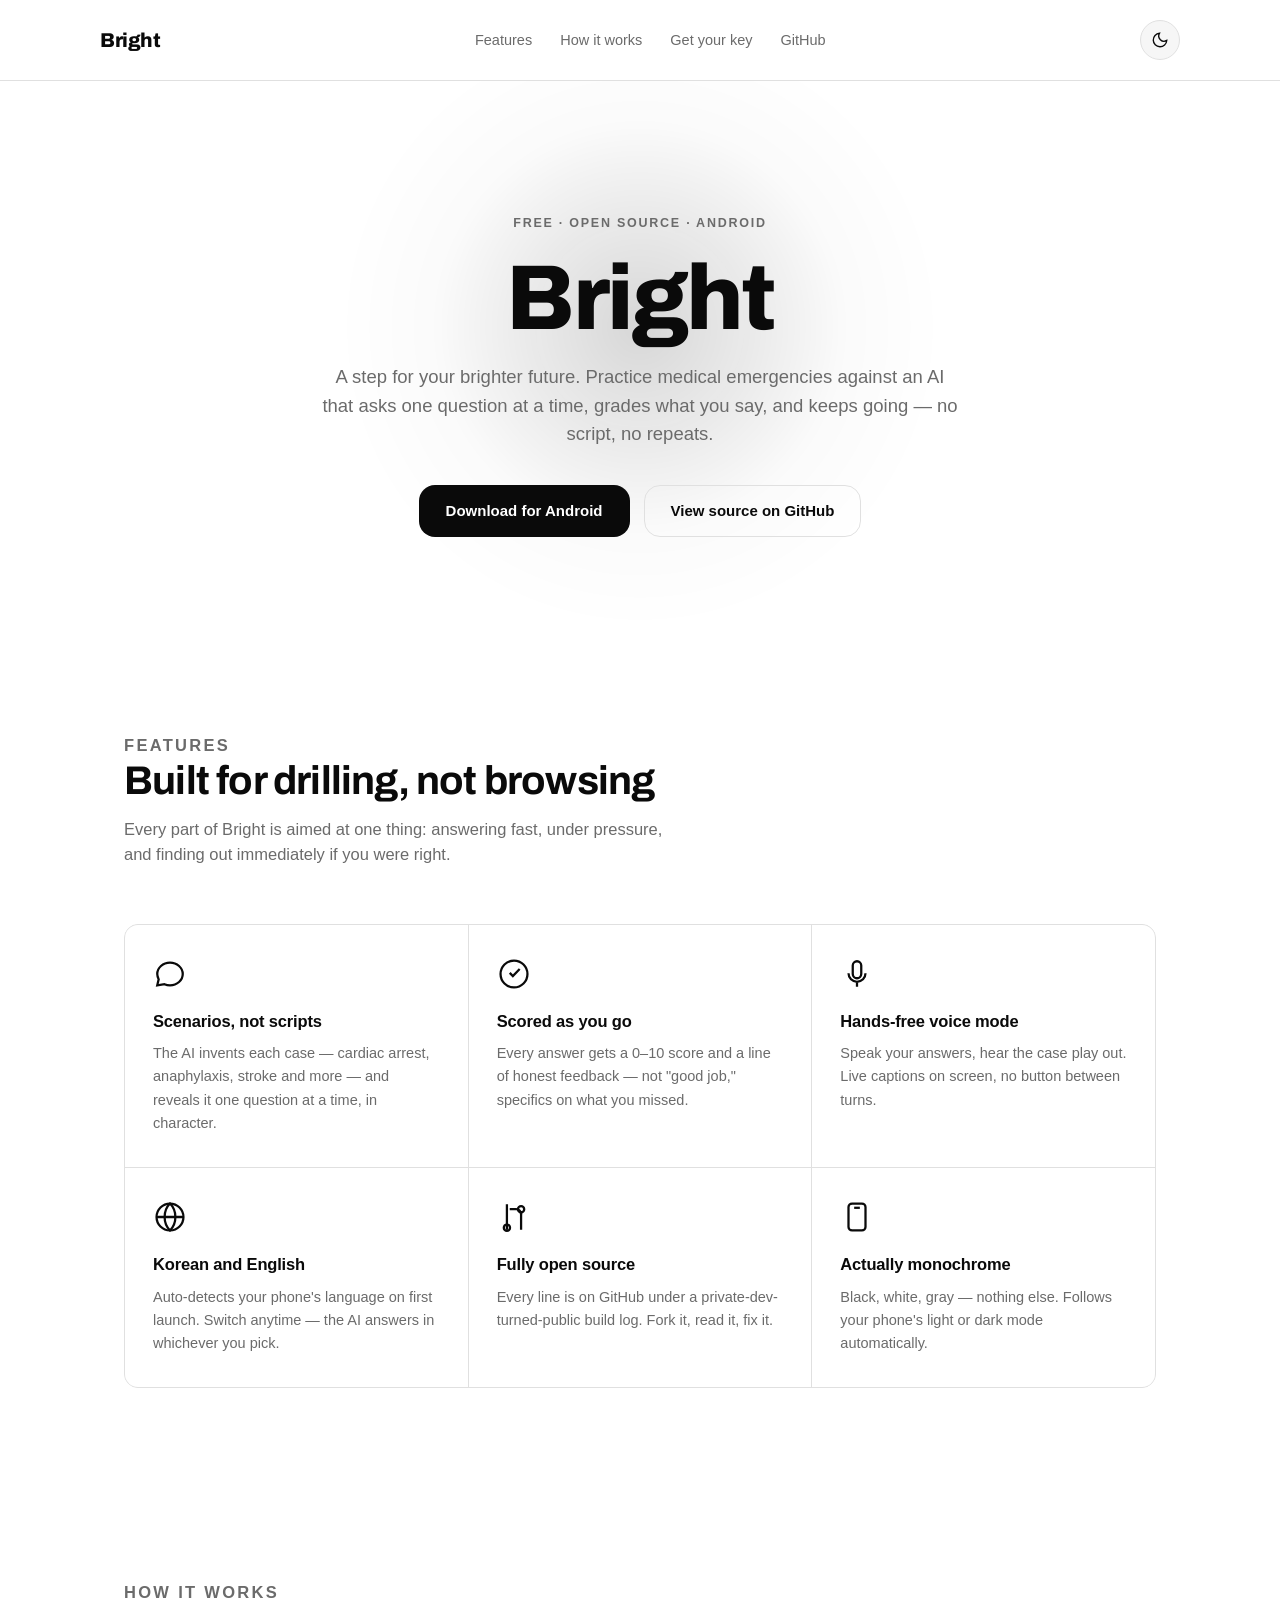
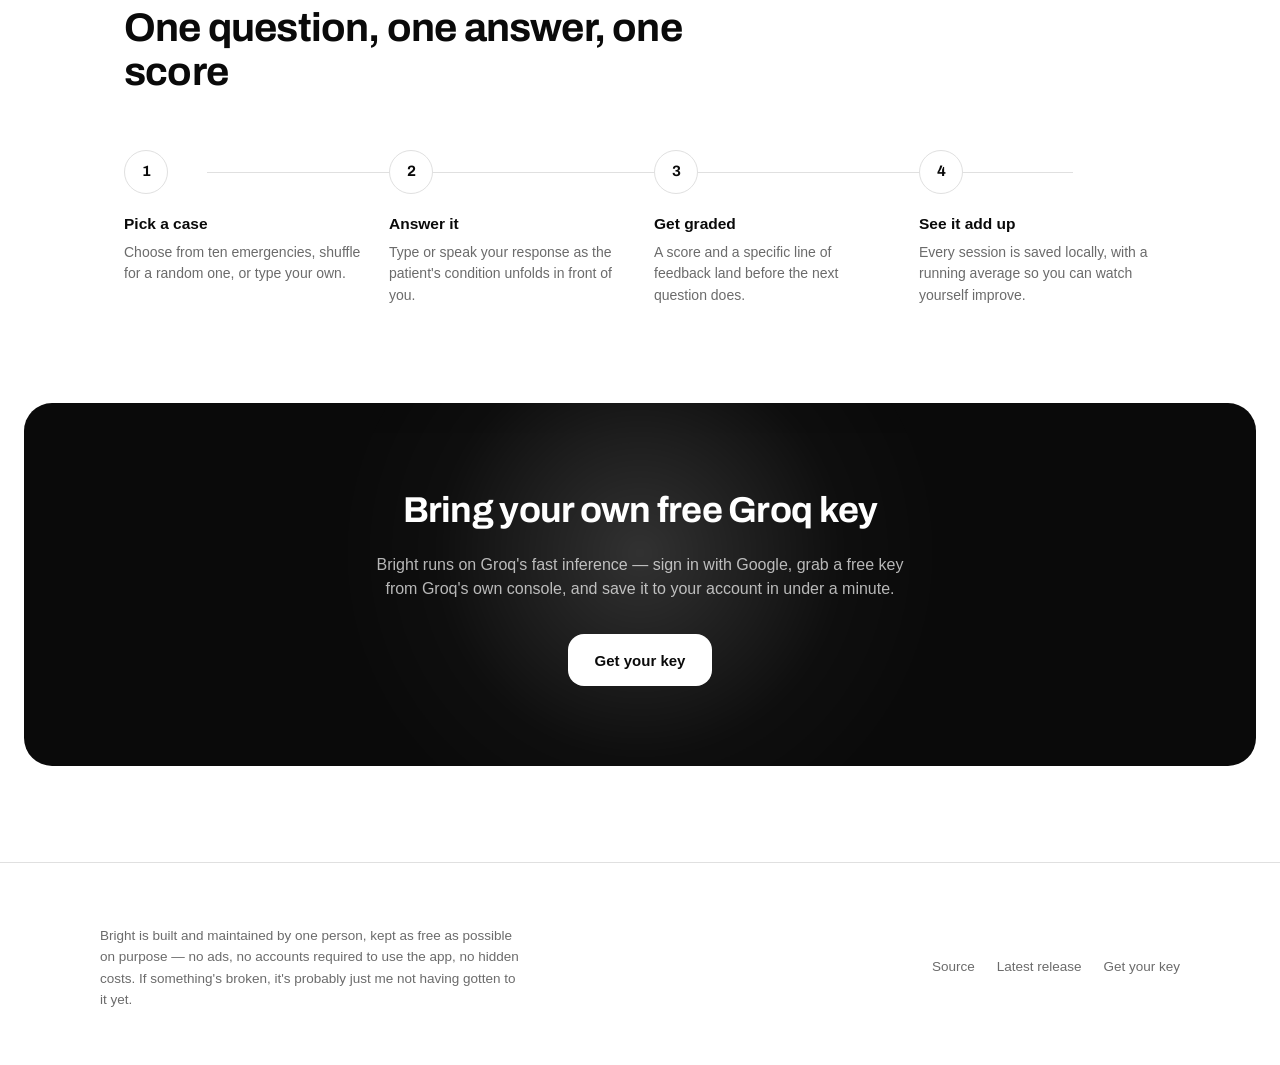
==== index.html @ 97803ddf "Add files via upload" ====
<!DOCTYPE html>
<html lang="en">
<head>
<meta charset="UTF-8">
<meta name="viewport" content="width=device-width, initial-scale=1.0">
<title>Bright — AI emergency training, on your phone</title>
<meta name="description" content="Bright drills you on medical emergencies with an AI that asks, grades, and adapts. Free, open source, built by one person.">
<link rel="stylesheet" href="css/styles.css">
</head>
<body>

<nav class="nav">
  <div class="nav-inner">
    <a href="/" class="wordmark">Bright</a>
    <ul class="nav-links">
      <li><a href="#features">Features</a></li>
      <li><a href="#how-it-works">How it works</a></li>
      <li><a href="get-started.html">Get your key</a></li>
      <li><a href="https://github.com/tyngzfgsf/Bright" target="_blank" rel="noopener">GitHub</a></li>
    </ul>
    <button class="theme-toggle" aria-label="Toggle theme"></button>
  </div>
</nav>

<header class="hero">
  <div class="orb" aria-hidden="true"></div>
  <div class="hero-inner">
    <p class="hero-eyebrow">Free · Open source · Android</p>
    <h1>Bright</h1>
    <p class="lede">A step for your brighter future. Practice medical emergencies against an AI that asks one question at a time, grades what you say, and keeps going — no script, no repeats.</p>
    <div class="btn-row">
      <a class="btn btn-primary" href="https://github.com/tyngzfgsf/Bright-app/releases/latest" target="_blank" rel="noopener">Download for Android</a>
      <a class="btn btn-outline" href="https://github.com/tyngzfgsf/Bright" target="_blank" rel="noopener">View source on GitHub</a>
    </div>
  </div>
</header>

<section id="features">
  <div class="wrap">
    <div class="section-head">
      <p class="eyebrow">Features</p>
      <h2>Built for drilling, not browsing</h2>
      <p>Every part of Bright is aimed at one thing: answering fast, under pressure, and finding out immediately if you were right.</p>
    </div>

    <div class="feature-grid">
      <div class="feature-card">
        <svg class="icon" viewBox="0 0 24 24"><path d="M21 12c0 4.4-4 8-9 8-1.4 0-2.7-.3-3.9-.8L3 20l1-4.2C3.4 14.4 3 13.2 3 12c0-4.4 4-8 9-8s9 3.6 9 8Z"/></svg>
        <h3>Scenarios, not scripts</h3>
        <p>The AI invents each case — cardiac arrest, anaphylaxis, stroke and more — and reveals it one question at a time, in character.</p>
      </div>
      <div class="feature-card">
        <svg class="icon" viewBox="0 0 24 24"><path d="M9 11.2 11.2 13.5 16 8.5"/><circle cx="12" cy="12" r="9.5"/></svg>
        <h3>Scored as you go</h3>
        <p>Every answer gets a 0–10 score and a line of honest feedback — not "good job," specifics on what you missed.</p>
      </div>
      <div class="feature-card">
        <svg class="icon" viewBox="0 0 24 24"><path d="M12 3a3 3 0 0 1 3 3v6a3 3 0 0 1-6 0V6a3 3 0 0 1 3-3Z"/><path d="M6 11.5a6 6 0 0 0 12 0"/><path d="M12 18v3"/></svg>
        <h3>Hands-free voice mode</h3>
        <p>Speak your answers, hear the case play out. Live captions on screen, no button between turns.</p>
      </div>
      <div class="feature-card">
        <svg class="icon" viewBox="0 0 24 24"><circle cx="12" cy="12" r="9.5"/><path d="M2.5 12h19M12 2.5c2.5 2.5 3.8 6 3.8 9.5s-1.3 7-3.8 9.5c-2.5-2.5-3.8-6-3.8-9.5S9.5 5 12 2.5Z"/></svg>
        <h3>Korean and English</h3>
        <p>Auto-detects your phone's language on first launch. Switch anytime — the AI answers in whichever you pick.</p>
      </div>
      <div class="feature-card">
        <svg class="icon" viewBox="0 0 24 24"><path d="M7 3v18M17 8v13"/><circle cx="7" cy="19.5" r="2.2"/><circle cx="17" cy="6.5" r="2.2"/><path d="M9 6.5h4.5A3.5 3.5 0 0 1 17 10"/></svg>
        <h3>Fully open source</h3>
        <p>Every line is on GitHub under a private-dev-turned-public build log. Fork it, read it, fix it.</p>
      </div>
      <div class="feature-card">
        <svg class="icon" viewBox="0 0 24 24"><rect x="6" y="2.5" width="12" height="19" rx="2.5"/><path d="M10 5.5h4"/></svg>
        <h3>Actually monochrome</h3>
        <p>Black, white, gray — nothing else. Follows your phone's light or dark mode automatically.</p>
      </div>
    </div>
  </div>
</section>

<section id="how-it-works">
  <div class="wrap">
    <div class="section-head">
      <p class="eyebrow">How it works</p>
      <h2>One question, one answer, one score</h2>
    </div>
    <div class="steps">
      <div class="step">
        <div class="step-num">1</div>
        <h3>Pick a case</h3>
        <p>Choose from ten emergencies, shuffle for a random one, or type your own.</p>
      </div>
      <div class="step">
        <div class="step-num">2</div>
        <h3>Answer it</h3>
        <p>Type or speak your response as the patient's condition unfolds in front of you.</p>
      </div>
      <div class="step">
        <div class="step-num">3</div>
        <h3>Get graded</h3>
        <p>A score and a specific line of feedback land before the next question does.</p>
      </div>
      <div class="step">
        <div class="step-num">4</div>
        <h3>See it add up</h3>
        <p>Every session is saved locally, with a running average so you can watch yourself improve.</p>
      </div>
    </div>
  </div>
</section>

<div class="band">
  <div class="orb" aria-hidden="true"></div>
  <div class="band-inner">
    <h2>Bring your own free Groq key</h2>
    <p>Bright runs on Groq's fast inference — sign in with Google, grab a free key from Groq's own console, and save it to your account in under a minute.</p>
    <div class="btn-row" style="justify-content:center">
      <a class="btn btn-primary" href="get-started.html">Get your key</a>
    </div>
  </div>
</div>

<footer>
  <div class="footer-inner">
    <p class="footer-note">Bright is built and maintained by one person, kept as free as possible on purpose — no ads, no accounts required to use the app, no hidden costs. If something's broken, it's probably just me not having gotten to it yet.</p>
    <ul class="footer-links">
      <li><a href="https://github.com/tyngzfgsf/Bright" target="_blank" rel="noopener">Source</a></li>
      <li><a href="https://github.com/tyngzfgsf/Bright-app/releases/latest" target="_blank" rel="noopener">Latest release</a></li>
      <li><a href="get-started.html">Get your key</a></li>
    </ul>
  </div>
</footer>

<script src="js/theme.js"></script>
<script src="js/animations.js"></script>
</body>
</html>
---- css/styles.css ----
/* ==========================================================================
   Bright — site theme
   Color tokens are pulled directly from the Android app's Color.kt so the
   site and the app read as the same product. Deliberately zero accent hue
   in either mode — depth comes from weight, spacing and the orb motif only.
   ========================================================================== */

@import url('https://fonts.googleapis.com/css2?family=Archivo:wght@500;600;700;800&display=swap');

:root {
  --bg: #FFFFFF;
  --surface: #F6F6F6;
  --surface-variant: #EDEDED;
  --text: #0A0A0A;
  --text-muted: #6B6B6B;
  --border: #E0E0E0;
  --inverse-bg: #0A0A0A;
  --inverse-text: #FFFFFF;

  --font-display: 'Archivo', -apple-system, 'Segoe UI', sans-serif;
  --font-body: -apple-system, BlinkMacSystemFont, 'Segoe UI', Roboto, sans-serif;

  --radius: 14px;
  --ease: cubic-bezier(0.16, 1, 0.3, 1);

  color-scheme: light;
}

html[data-theme="dark"] {
  --bg: #000000;
  --surface: #121212;
  --surface-variant: #1E1E1E;
  --text: #F5F5F5;
  --text-muted: #9A9A9A;
  --border: #2A2A2A;
  --inverse-bg: #F5F5F5;
  --inverse-text: #0A0A0A;
  color-scheme: dark;
}

@media (prefers-color-scheme: dark) {
  html:not([data-theme="light"]) {
    --bg: #000000;
    --surface: #121212;
    --surface-variant: #1E1E1E;
    --text: #F5F5F5;
    --text-muted: #9A9A9A;
    --border: #2A2A2A;
    --inverse-bg: #F5F5F5;
    --inverse-text: #0A0A0A;
    color-scheme: dark;
  }
}

* { box-sizing: border-box; }

html {
  scroll-behavior: smooth;
}

body {
  margin: 0;
  background: var(--bg);
  color: var(--text);
  font-family: var(--font-body);
  font-size: 16px;
  line-height: 1.55;
  transition: background-color 0.4s var(--ease), color 0.4s var(--ease);
  -webkit-font-smoothing: antialiased;
}

a { color: inherit; }

img, svg { display: block; max-width: 100%; }

.wrap {
  max-width: 1080px;
  margin: 0 auto;
  padding: 0 24px;
}

/* ---------- Nav ---------- */

.nav {
  position: sticky;
  top: 0;
  z-index: 40;
  display: flex;
  align-items: center;
  justify-content: space-between;
  padding: 20px 24px;
  background: color-mix(in srgb, var(--bg) 88%, transparent);
  backdrop-filter: blur(14px);
  -webkit-backdrop-filter: blur(14px);
  border-bottom: 1px solid var(--border);
}

.nav-inner {
  max-width: 1080px;
  margin: 0 auto;
  width: 100%;
  display: flex;
  align-items: center;
  justify-content: space-between;
}

.wordmark {
  font-family: var(--font-display);
  font-weight: 800;
  font-size: 20px;
  letter-spacing: -0.02em;
  text-decoration: none;
}

.nav-links {
  display: flex;
  align-items: center;
  gap: 28px;
  list-style: none;
  margin: 0;
  padding: 0;
}

.nav-links a {
  text-decoration: none;
  font-size: 14.5px;
  color: var(--text-muted);
  transition: color 0.2s var(--ease);
}

.nav-links a:hover { color: var(--text); }

.theme-toggle {
  width: 40px;
  height: 40px;
  border-radius: 50%;
  border: 1px solid var(--border);
  background: var(--surface);
  color: var(--text);
  cursor: pointer;
  display: flex;
  align-items: center;
  justify-content: center;
  transition: transform 0.25s var(--ease), background-color 0.3s var(--ease);
}

.theme-toggle:hover { transform: scale(1.08); }
.theme-toggle:active { transform: scale(0.94); }

/* ---------- Buttons ---------- */

.btn {
  display: inline-flex;
  align-items: center;
  justify-content: center;
  gap: 8px;
  height: 52px;
  padding: 0 26px;
  border-radius: 16px;
  font-family: var(--font-body);
  font-size: 15px;
  font-weight: 600;
  text-decoration: none;
  cursor: pointer;
  border: 1px solid transparent;
  transition: transform 0.2s var(--ease), background-color 0.2s var(--ease), opacity 0.2s var(--ease);
}

.btn:active { transform: scale(0.97); }

.btn-primary {
  background: var(--text);
  color: var(--bg);
}
.btn-primary:hover { opacity: 0.85; }

.btn-outline {
  background: transparent;
  color: var(--text);
  border-color: var(--border);
}
.btn-outline:hover { border-color: var(--text); }

.btn-row {
  display: flex;
  gap: 14px;
  flex-wrap: wrap;
}

/* ---------- Hero + orb signature ---------- */

.hero {
  position: relative;
  padding: 120px 24px 100px;
  text-align: center;
  overflow: hidden;
}

.orb {
  position: absolute;
  top: 50%;
  left: 50%;
  width: 640px;
  height: 640px;
  transform: translate(-50%, -55%);
  border-radius: 50%;
  background: radial-gradient(circle, var(--text) 0%, color-mix(in srgb, var(--text) 12%, transparent) 45%, transparent 70%);
  opacity: 0.16;
  filter: blur(4px);
  animation: breathe 6s ease-in-out infinite;
  pointer-events: none;
}

@keyframes breathe {
  0%, 100% { transform: translate(-50%, -55%) scale(0.94); opacity: 0.13; }
  50% { transform: translate(-50%, -55%) scale(1.05); opacity: 0.20; }
}

.hero-inner {
  position: relative;
  z-index: 1;
  max-width: 640px;
  margin: 0 auto;
}

.hero-eyebrow {
  font-size: 12.5px;
  font-weight: 600;
  letter-spacing: 0.14em;
  text-transform: uppercase;
  color: var(--text-muted);
  margin-bottom: 20px;
  opacity: 0;
  animation: rise 0.7s var(--ease) forwards 0.1s;
}

.hero h1 {
  font-family: var(--font-display);
  font-weight: 800;
  font-size: clamp(52px, 9vw, 92px);
  line-height: 0.98;
  letter-spacing: -0.03em;
  margin: 0 0 20px;
  opacity: 0;
  transform: scale(0.94);
  animation: heroTitle 0.9s var(--ease) forwards 0.15s;
}

@keyframes heroTitle {
  to { opacity: 1; transform: scale(1); }
}

@keyframes rise {
  from { opacity: 0; transform: translateY(10px); }
  to { opacity: 1; transform: translateY(0); }
}

.hero p.lede {
  font-size: 18.5px;
  color: var(--text-muted);
  margin: 0 0 36px;
  opacity: 0;
  animation: rise 0.7s var(--ease) forwards 0.4s;
}

.hero .btn-row {
  justify-content: center;
  opacity: 0;
  animation: rise 0.7s var(--ease) forwards 0.55s;
}

/* ---------- Sections ---------- */

section { padding: 96px 24px; }

.eyebrow {
  font-size: 12.5px;
  font-weight: 600;
  letter-spacing: 0.14em;
  text-transform: uppercase;
  color: var(--text-muted);
  margin: 0 0 14px;
}

.section-head {
  max-width: 560px;
  margin: 0 0 56px;
}

.section-head h2 {
  font-family: var(--font-display);
  font-weight: 700;
  font-size: clamp(30px, 4vw, 40px);
  letter-spacing: -0.02em;
  margin: 0 0 14px;
  line-height: 1.1;
}

.section-head p {
  color: var(--text-muted);
  font-size: 16.5px;
  margin: 0;
}

/* ---------- Feature grid ---------- */

.feature-grid {
  display: grid;
  grid-template-columns: repeat(3, 1fr);
  gap: 1px;
  background: var(--border);
  border: 1px solid var(--border);
  border-radius: var(--radius);
  overflow: hidden;
}

.feature-card {
  background: var(--bg);
  padding: 32px 28px;
  opacity: 0;
  transform: translateY(16px);
  transition: opacity 0.6s var(--ease), transform 0.6s var(--ease);
}

.feature-card.visible { opacity: 1; transform: translateY(0); }

.feature-card .icon {
  width: 34px;
  height: 34px;
  margin-bottom: 18px;
  stroke: var(--text);
  fill: none;
  stroke-width: 1.6;
}

.feature-card h3 {
  font-size: 16.5px;
  font-weight: 700;
  margin: 0 0 8px;
  letter-spacing: -0.01em;
}

.feature-card p {
  font-size: 14.5px;
  color: var(--text-muted);
  margin: 0;
  line-height: 1.6;
}

/* ---------- How it works ---------- */

.steps {
  display: grid;
  grid-template-columns: repeat(4, 1fr);
  gap: 28px;
  position: relative;
}

.steps::before {
  content: "";
  position: absolute;
  top: 22px;
  left: 8%;
  right: 8%;
  height: 1px;
  background: var(--border);
}

.step {
  position: relative;
  opacity: 0;
  transform: translateY(16px);
  transition: opacity 0.6s var(--ease), transform 0.6s var(--ease);
}

.step.visible { opacity: 1; transform: translateY(0); }

.step-num {
  width: 44px;
  height: 44px;
  border-radius: 50%;
  background: var(--bg);
  border: 1px solid var(--border);
  display: flex;
  align-items: center;
  justify-content: center;
  font-family: var(--font-display);
  font-weight: 700;
  font-size: 15px;
  margin-bottom: 18px;
  position: relative;
  z-index: 1;
}

.step h3 {
  font-size: 15.5px;
  font-weight: 700;
  margin: 0 0 6px;
}

.step p {
  font-size: 14px;
  color: var(--text-muted);
  margin: 0;
  line-height: 1.55;
}

/* ---------- Inverse CTA band ---------- */

.band {
  position: relative;
  background: var(--inverse-bg);
  color: var(--inverse-text);
  border-radius: 28px;
  margin: 0 24px 96px;
  padding: 80px 40px;
  text-align: center;
  overflow: hidden;
}

.band .orb {
  background: radial-gradient(circle, var(--inverse-text) 0%, color-mix(in srgb, var(--inverse-text) 12%, transparent) 45%, transparent 70%);
}

.band-inner { position: relative; z-index: 1; max-width: 560px; margin: 0 auto; }

.band h2 {
  font-family: var(--font-display);
  font-weight: 700;
  font-size: clamp(28px, 4vw, 36px);
  letter-spacing: -0.02em;
  margin: 0 0 14px;
}

.band p {
  opacity: 0.7;
  font-size: 16px;
  margin: 0 0 32px;
}

.band .btn-primary { background: var(--inverse-text); color: var(--inverse-bg); }
.band .btn-outline { border-color: color-mix(in srgb, var(--inverse-text) 30%, transparent); color: var(--inverse-text); }

/* ---------- Footer ---------- */

footer {
  border-top: 1px solid var(--border);
  padding: 48px 24px 40px;
}

.footer-inner {
  max-width: 1080px;
  margin: 0 auto;
  display: flex;
  align-items: center;
  justify-content: space-between;
  flex-wrap: wrap;
  gap: 20px;
}

.footer-note {
  font-size: 13.5px;
  color: var(--text-muted);
  max-width: 420px;
  line-height: 1.6;
}

.footer-links {
  display: flex;
  gap: 22px;
  list-style: none;
  margin: 0;
  padding: 0;
  font-size: 13.5px;
}

.footer-links a { text-decoration: none; color: var(--text-muted); transition: color 0.2s var(--ease); }
.footer-links a:hover { color: var(--text); }

/* ---------- Get-started page ---------- */

.auth-card {
  max-width: 440px;
  margin: 64px auto 0;
  background: var(--surface);
  border: 1px solid var(--border);
  border-radius: var(--radius);
  padding: 40px 32px;
  text-align: center;
}

.auth-card h1 {
  font-family: var(--font-display);
  font-weight: 700;
  font-size: 26px;
  letter-spacing: -0.02em;
  margin: 0 0 10px;
}

.auth-card p {
  color: var(--text-muted);
  font-size: 15px;
  margin: 0 0 28px;
}

.google-btn {
  width: 100%;
  height: 52px;
  border-radius: 16px;
  border: 1px solid var(--border);
  background: var(--bg);
  color: var(--text);
  font-family: var(--font-body);
  font-size: 15px;
  font-weight: 600;
  display: flex;
  align-items: center;
  justify-content: center;
  gap: 10px;
  cursor: pointer;
  transition: transform 0.2s var(--ease), border-color 0.2s var(--ease);
}
.google-btn:hover { border-color: var(--text); }
.google-btn:active { transform: scale(0.98); }

.dashboard {
  max-width: 560px;
  margin: 56px auto 0;
  display: none;
}

.dashboard.visible { display: block; }

.dash-header {
  display: flex;
  align-items: center;
  gap: 14px;
  margin-bottom: 40px;
}

.dash-avatar {
  width: 44px;
  height: 44px;
  border-radius: 50%;
  border: 1px solid var(--border);
}

.dash-name { font-weight: 700; font-size: 15.5px; }
.dash-email { font-size: 13.5px; color: var(--text-muted); }

.dash-signout {
  margin-left: auto;
  font-size: 13.5px;
  color: var(--text-muted);
  background: none;
  border: none;
  cursor: pointer;
  text-decoration: underline;
}

.step-card {
  background: var(--surface);
  border: 1px solid var(--border);
  border-radius: var(--radius);
  padding: 28px;
  margin-bottom: 20px;
}

.step-card .step-num {
  width: 32px;
  height: 32px;
  font-size: 13px;
  margin-bottom: 14px;
}

.step-card h3 {
  font-size: 16px;
  font-weight: 700;
  margin: 0 0 8px;
}

.step-card p {
  font-size: 14.5px;
  color: var(--text-muted);
  margin: 0 0 18px;
  line-height: 1.6;
}

.key-input {
  width: 100%;
  height: 50px;
  border-radius: 12px;
  border: 1px solid var(--border);
  background: var(--bg);
  color: var(--text);
  padding: 0 16px;
  font-size: 14.5px;
  font-family: 'SFMono-Regular', Consolas, monospace;
  margin-bottom: 14px;
}

.key-input:focus {
  outline: none;
  border-color: var(--text);
}

.saved-key-row {
  display: flex;
  align-items: center;
  justify-content: space-between;
  background: var(--surface-variant);
  border-radius: 12px;
  padding: 14px 18px;
  margin-top: 10px;
  font-family: 'SFMono-Regular', Consolas, monospace;
  font-size: 14px;
}

.saved-key-actions { display: flex; gap: 16px; }
.saved-key-actions button {
  background: none;
  border: none;
  color: var(--text-muted);
  font-size: 13px;
  cursor: pointer;
  text-decoration: underline;
  font-family: var(--font-body);
}
.saved-key-actions button:hover { color: var(--text); }

.status-line {
  font-size: 13.5px;
  color: var(--text-muted);
  margin-top: 10px;
  min-height: 18px;
}

.security-note {
  font-size: 13px;
  color: var(--text-muted);
  line-height: 1.6;
  margin-top: 32px;
  padding-top: 24px;
  border-top: 1px solid var(--border);
}

@media (max-width: 760px) {
  .feature-grid { grid-template-columns: 1fr; }
  .steps { grid-template-columns: repeat(2, 1fr); row-gap: 40px; }
  .steps::before { display: none; }
  .nav-links li:nth-child(1),
  .nav-links li:nth-child(2) { display: none; }
  .nav-links { gap: 16px; }
}

@media (prefers-reduced-motion: reduce) {
  *, *::before, *::after {
    animation-duration: 0.01ms !important;
    animation-iteration-count: 1 !important;
    transition-duration: 0.01ms !important;
  }
  .hero-eyebrow, .hero h1, .hero p.lede, .hero .btn-row { opacity: 1; transform: none; }
}
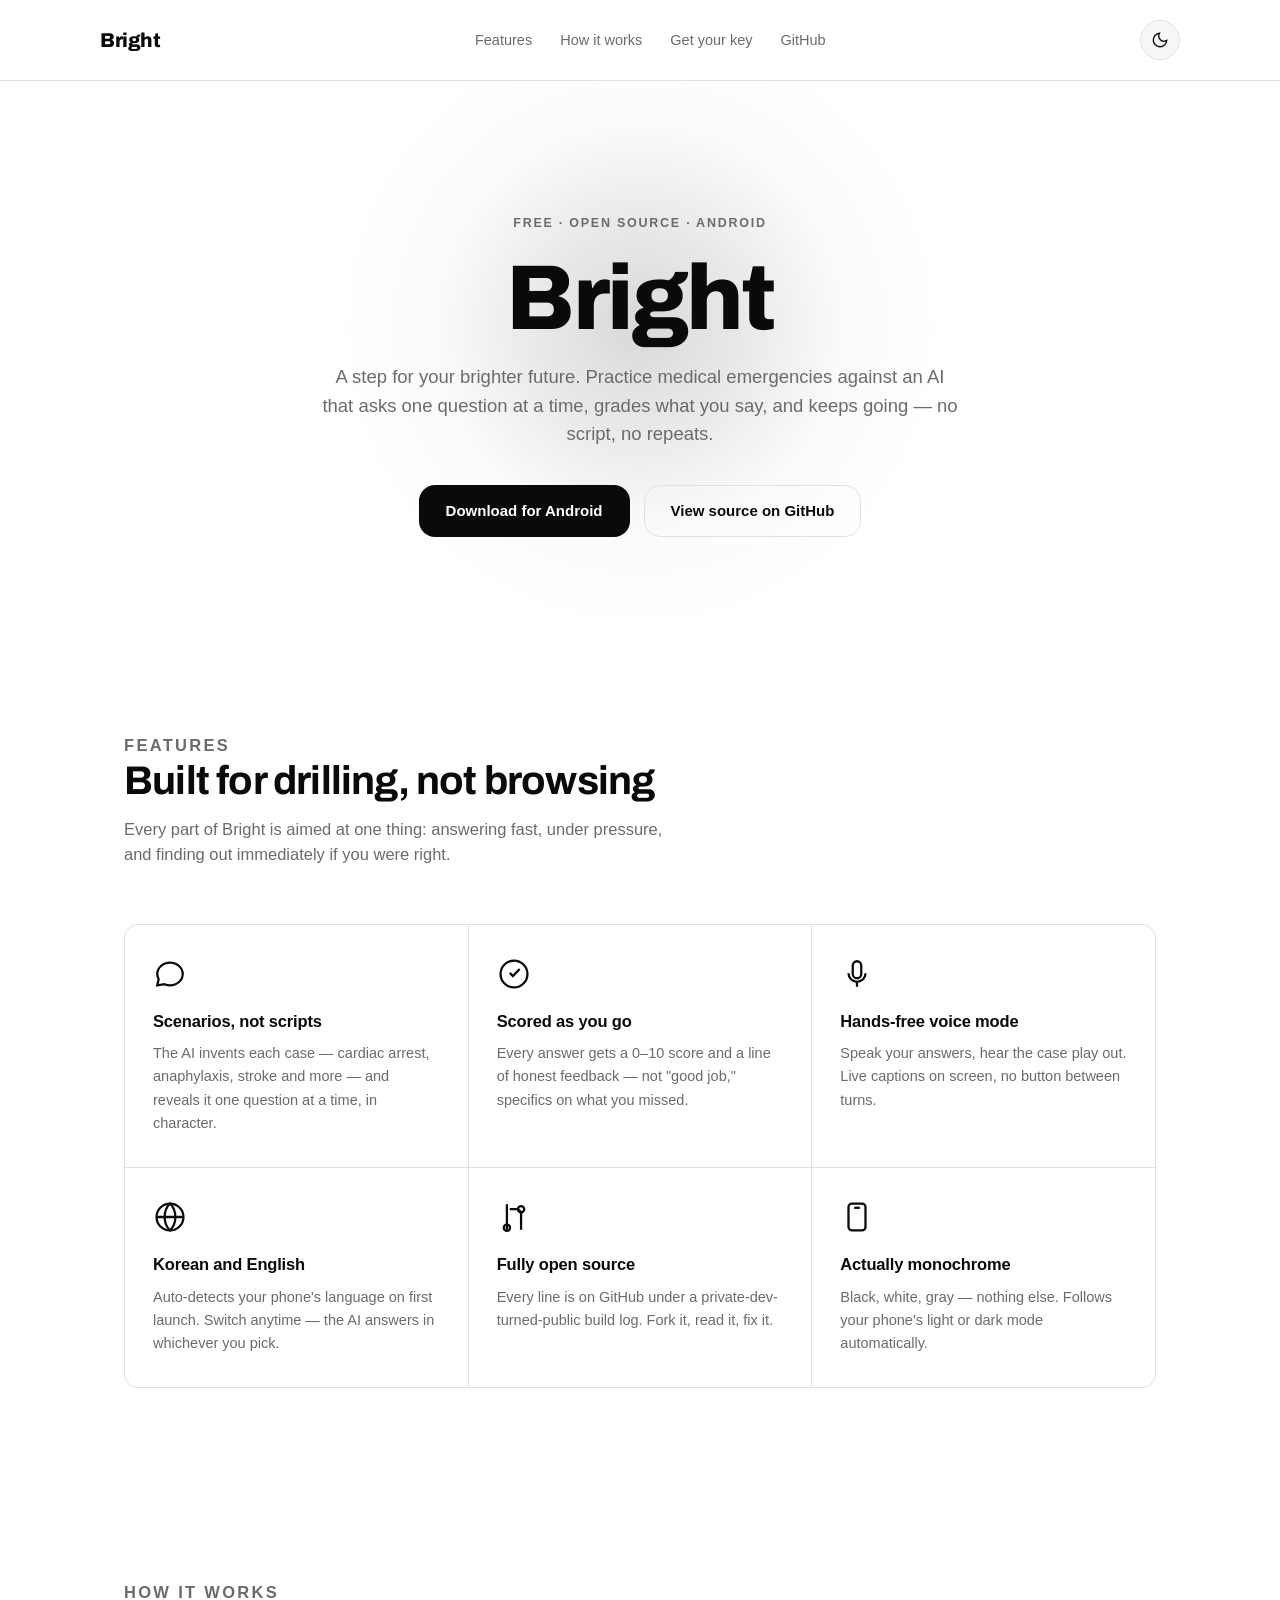
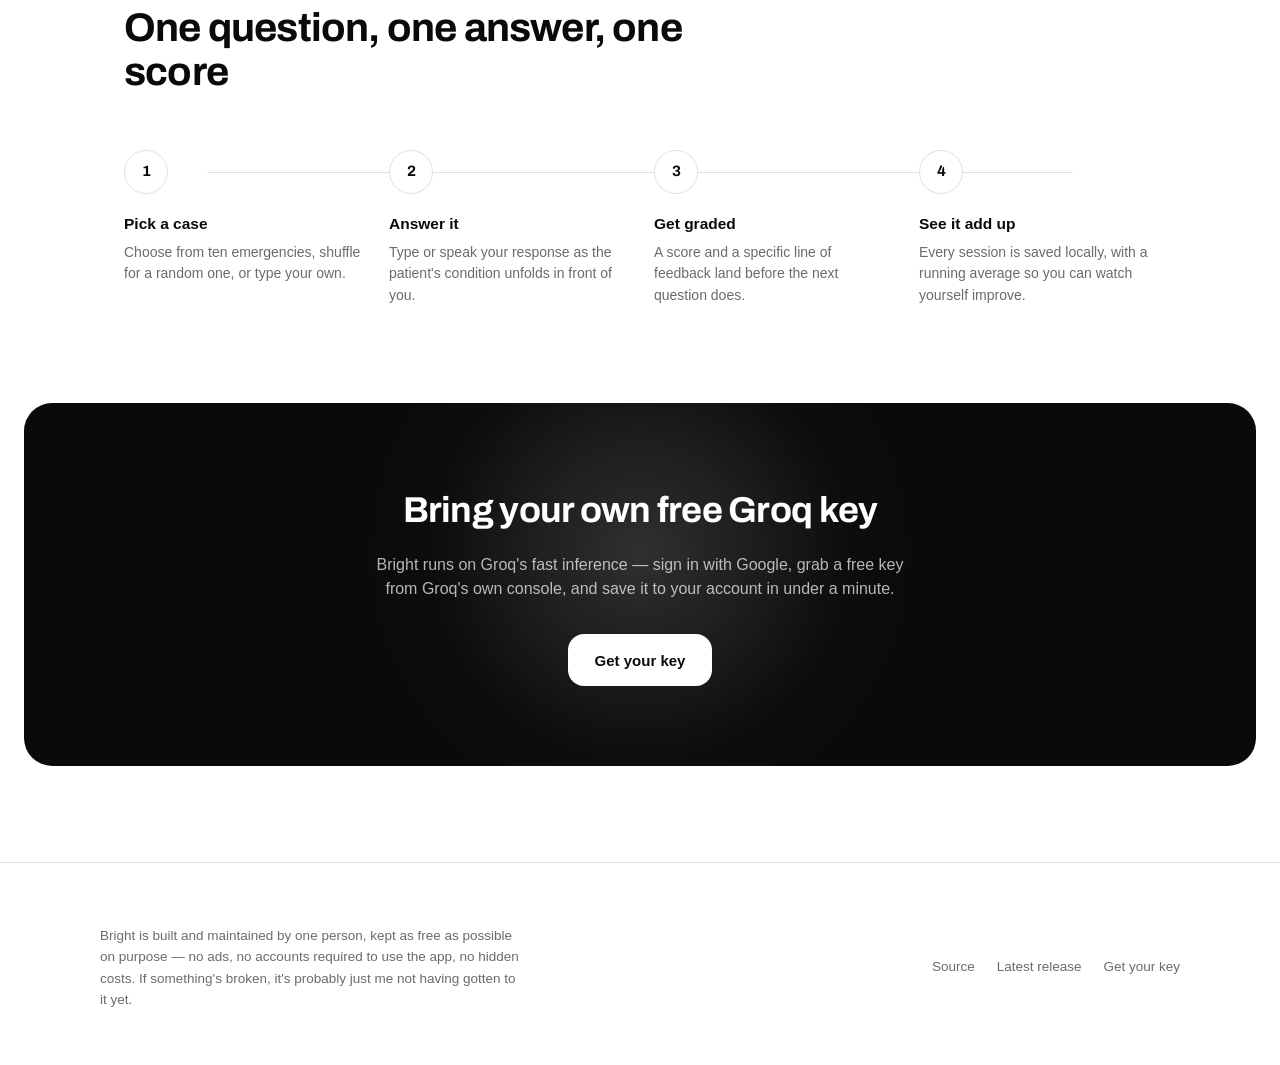
==== commit 3517e5f2: "Make site mobile-friendly with smoother animations - Hamburger menu on phones with animated drop-dow" ====
--- a/index.html
+++ b/index.html
@@ -2,7 +2,9 @@
 <html lang="en">
 <head>
 <meta charset="UTF-8">
-<meta name="viewport" content="width=device-width, initial-scale=1.0">
+<meta name="viewport" content="width=device-width, initial-scale=1.0, viewport-fit=cover">
+<meta name="theme-color" content="#FFFFFF" media="(prefers-color-scheme: light)">
+<meta name="theme-color" content="#000000" media="(prefers-color-scheme: dark)">
 <title>Bright — AI emergency training, on your phone</title>
 <meta name="description" content="Bright drills you on medical emergencies with an AI that asks, grades, and adapts. Free, open source, built by one person.">
 <link rel="stylesheet" href="css/styles.css">
@@ -12,13 +14,16 @@
 <nav class="nav">
   <div class="nav-inner">
     <a href="/" class="wordmark">Bright</a>
-    <ul class="nav-links">
+    <ul class="nav-links" id="nav-links">
       <li><a href="#features">Features</a></li>
       <li><a href="#how-it-works">How it works</a></li>
       <li><a href="get-started.html">Get your key</a></li>
       <li><a href="https://github.com/tyngzfgsf/Bright" target="_blank" rel="noopener">GitHub</a></li>
     </ul>
-    <button class="theme-toggle" aria-label="Toggle theme"></button>
+    <div class="nav-actions">
+      <button class="theme-toggle" aria-label="Toggle theme"></button>
+      <button class="menu-toggle" aria-label="Open menu" aria-expanded="false" aria-controls="nav-links"><span></span><span></span></button>
+    </div>
   </div>
 </nav>
 
@@ -132,6 +137,7 @@
 </footer>
 
 <script src="js/theme.js"></script>
+<script src="js/nav.js"></script>
 <script src="js/animations.js"></script>
 </body>
 </html>
--- a/css/styles.css
+++ b/css/styles.css
@@ -56,7 +56,12 @@
 
 html {
   scroll-behavior: smooth;
-}
+  -webkit-text-size-adjust: 100%;
+  text-size-adjust: 100%;
+}
+
+/* Anchor jumps land below the sticky nav instead of under it */
+section[id] { scroll-margin-top: 72px; }
 
 body {
   margin: 0;
@@ -67,7 +72,11 @@
   line-height: 1.55;
   transition: background-color 0.4s var(--ease), color 0.4s var(--ease);
   -webkit-font-smoothing: antialiased;
-}
+  -webkit-tap-highlight-color: transparent;
+  overflow-x: clip;
+}
+
+button, .btn { touch-action: manipulation; }
 
 a { color: inherit; }
 
@@ -88,12 +97,15 @@
   display: flex;
   align-items: center;
   justify-content: space-between;
-  padding: 20px 24px;
+  padding: 20px max(24px, env(safe-area-inset-right)) 20px max(24px, env(safe-area-inset-left));
   background: color-mix(in srgb, var(--bg) 88%, transparent);
   backdrop-filter: blur(14px);
   -webkit-backdrop-filter: blur(14px);
   border-bottom: 1px solid var(--border);
-}
+  transition: padding 0.35s var(--ease), background-color 0.4s var(--ease);
+}
+
+.nav.scrolled { padding-top: 14px; padding-bottom: 14px; }
 
 .nav-inner {
   max-width: 1080px;
@@ -128,7 +140,44 @@
   transition: color 0.2s var(--ease);
 }
 
-.nav-links a:hover { color: var(--text); }
+.nav-actions {
+  display: flex;
+  align-items: center;
+  gap: 10px;
+}
+
+.menu-toggle {
+  display: none;
+  width: 40px;
+  height: 40px;
+  border-radius: 50%;
+  border: 1px solid var(--border);
+  background: var(--surface);
+  color: var(--text);
+  cursor: pointer;
+  position: relative;
+  padding: 0;
+  transition: transform 0.25s var(--ease), background-color 0.3s var(--ease);
+}
+
+.menu-toggle:active { transform: scale(0.94); }
+
+.menu-toggle span {
+  position: absolute;
+  left: 50%;
+  top: 50%;
+  width: 16px;
+  height: 1.8px;
+  margin-left: -8px;
+  border-radius: 2px;
+  background: currentColor;
+  transition: transform 0.4s var(--ease);
+}
+
+.menu-toggle span:nth-child(1) { transform: translateY(-3.5px); }
+.menu-toggle span:nth-child(2) { transform: translateY(3.5px); }
+.nav.open .menu-toggle span:nth-child(1) { transform: rotate(45deg); }
+.nav.open .menu-toggle span:nth-child(2) { transform: rotate(-45deg); }
 
 .theme-toggle {
   width: 40px;
@@ -144,7 +193,6 @@
   transition: transform 0.25s var(--ease), background-color 0.3s var(--ease);
 }
 
-.theme-toggle:hover { transform: scale(1.08); }
 .theme-toggle:active { transform: scale(0.94); }
 
 /* ---------- Buttons ---------- */
@@ -172,14 +220,12 @@
   background: var(--text);
   color: var(--bg);
 }
-.btn-primary:hover { opacity: 0.85; }
 
 .btn-outline {
   background: transparent;
   color: var(--text);
   border-color: var(--border);
 }
-.btn-outline:hover { border-color: var(--text); }
 
 .btn-row {
   display: flex;
@@ -209,6 +255,7 @@
   filter: blur(4px);
   animation: breathe 6s ease-in-out infinite;
   pointer-events: none;
+  will-change: transform, opacity;
 }
 
 @keyframes breathe {
@@ -317,12 +364,8 @@
 .feature-card {
   background: var(--bg);
   padding: 32px 28px;
-  opacity: 0;
-  transform: translateY(16px);
-  transition: opacity 0.6s var(--ease), transform 0.6s var(--ease);
-}
-
-.feature-card.visible { opacity: 1; transform: translateY(0); }
+  transition: background-color 0.3s var(--ease);
+}
 
 .feature-card .icon {
   width: 34px;
@@ -366,14 +409,15 @@
   background: var(--border);
 }
 
-.step {
-  position: relative;
-  opacity: 0;
-  transform: translateY(16px);
-  transition: opacity 0.6s var(--ease), transform 0.6s var(--ease);
-}
-
-.step.visible { opacity: 1; transform: translateY(0); }
+.step { position: relative; }
+
+.steps.line-reveal::before {
+  transform: scaleX(0);
+  transform-origin: left center;
+  transition: transform 1.2s var(--ease) 0.2s;
+}
+
+.steps.line-reveal.visible::before { transform: none; }
 
 .step-num {
   width: 44px;
@@ -475,13 +519,13 @@
 }
 
 .footer-links a { text-decoration: none; color: var(--text-muted); transition: color 0.2s var(--ease); }
-.footer-links a:hover { color: var(--text); }
+
 
 /* ---------- Get-started page ---------- */
 
 .auth-card {
   max-width: 440px;
-  margin: 64px auto 0;
+  margin: 64px auto 72px;
   background: var(--surface);
   border: 1px solid var(--border);
   border-radius: var(--radius);
@@ -520,12 +564,11 @@
   cursor: pointer;
   transition: transform 0.2s var(--ease), border-color 0.2s var(--ease);
 }
-.google-btn:hover { border-color: var(--text); }
 .google-btn:active { transform: scale(0.98); }
 
 .dashboard {
   max-width: 560px;
-  margin: 56px auto 0;
+  margin: 56px auto 72px;
   display: none;
 }
 
@@ -595,6 +638,7 @@
   color: var(--text);
   padding: 0 16px;
   font-size: 14.5px;
+  transition: border-color 0.2s var(--ease);
   font-family: 'SFMono-Regular', Consolas, monospace;
   margin-bottom: 14px;
 }
@@ -626,7 +670,7 @@
   text-decoration: underline;
   font-family: var(--font-body);
 }
-.saved-key-actions button:hover { color: var(--text); }
+
 
 .status-line {
   font-size: 13.5px;
@@ -644,13 +688,163 @@
   border-top: 1px solid var(--border);
 }
 
+/* ---------- Scroll reveal (opted in by js/animations.js) ---------- */
+
+.reveal {
+  opacity: 0;
+  transform: translateY(18px);
+  transition: opacity 0.7s var(--ease), transform 0.7s var(--ease), background-color 0.3s var(--ease);
+}
+
+.reveal.visible { opacity: 1; transform: none; }
+
+/* ---------- Hover only on devices that actually hover ---------- */
+/* Touch screens otherwise keep a "stuck" hover state after a tap. */
+
+@media (hover: hover) {
+  .nav-links a:hover { color: var(--text); }
+  .theme-toggle:hover, .menu-toggle:hover { transform: scale(1.08); }
+  .btn-primary:hover { opacity: 0.85; }
+  .btn-outline:hover { border-color: var(--text); }
+  .feature-card:hover { background: var(--surface); }
+  .footer-links a:hover { color: var(--text); }
+  .google-btn:hover { border-color: var(--text); }
+  .saved-key-actions button:hover { color: var(--text); }
+}
+
+/* ---------- Tablet ---------- */
+
+@media (max-width: 900px) {
+  .feature-grid { grid-template-columns: repeat(2, 1fr); }
+}
+
+/* ---------- Phone ---------- */
+
 @media (max-width: 760px) {
+  .nav { padding-top: 14px; padding-bottom: 14px; }
+  .nav.scrolled { padding-top: 10px; padding-bottom: 10px; }
+  .menu-toggle { display: block; }
+
+  /* Links collapse into a drop-down sheet under the nav bar */
+  .nav-links {
+    position: absolute;
+    top: 100%;
+    left: 0;
+    right: 0;
+    flex-direction: column;
+    align-items: stretch;
+    gap: 0;
+    padding: 8px max(16px, env(safe-area-inset-right)) 16px max(16px, env(safe-area-inset-left));
+    background: var(--bg);
+    border-bottom: 1px solid var(--border);
+    box-shadow: 0 18px 30px -18px rgba(0, 0, 0, 0.25);
+    clip-path: inset(0 0 100% 0);
+    visibility: hidden;
+    transition: clip-path 0.45s var(--ease), visibility 0s linear 0.45s;
+  }
+
+  .nav.open .nav-links {
+    clip-path: inset(0 0 -40px 0);
+    visibility: visible;
+    transition: clip-path 0.45s var(--ease), visibility 0s;
+  }
+
+  .nav-links li {
+    opacity: 0;
+    transform: translateY(-8px);
+    transition: opacity 0.3s var(--ease), transform 0.3s var(--ease);
+  }
+
+  .nav.open .nav-links li { opacity: 1; transform: none; }
+  .nav.open .nav-links li:nth-child(1) { transition-delay: 0.05s; }
+  .nav.open .nav-links li:nth-child(2) { transition-delay: 0.1s; }
+  .nav.open .nav-links li:nth-child(3) { transition-delay: 0.15s; }
+  .nav.open .nav-links li:nth-child(4) { transition-delay: 0.2s; }
+
+  .nav-links a {
+    display: block;
+    padding: 14px 8px;
+    font-size: 17px;
+    color: var(--text);
+    border-bottom: 1px solid var(--border);
+  }
+
+  .nav-links li:last-child a { border-bottom: none; }
+
+  .wrap { padding: 0 20px; }
+
+  .hero { padding: 72px 20px 68px; }
+  .orb { width: 420px; height: 420px; }
+  .hero-eyebrow { font-size: 11.5px; margin-bottom: 16px; }
+  .hero p.lede { font-size: 16.5px; margin-bottom: 30px; }
+
+  .btn-row { flex-direction: column; gap: 12px; }
+  .btn-row .btn { width: 100%; }
+
+  section { padding: 64px 20px; }
+  section .wrap { padding: 0; }
+  .section-head { margin-bottom: 36px; }
+  .section-head p { font-size: 15.5px; }
+
+  .feature-card { padding: 26px 22px; }
+
+  /* Steps become a vertical timeline */
+  .steps { grid-template-columns: 1fr; gap: 28px; }
+
+  /* One connector per step (drawn as the step reveals) so the line ends at the last dot */
+  .steps::before { display: none; }
+
+  .step:not(:last-child)::before {
+    content: "";
+    position: absolute;
+    left: 21.5px;
+    top: 44px;
+    bottom: -28px;
+    width: 1px;
+    background: var(--border);
+    transform-origin: center top;
+    transition: transform 0.8s var(--ease) 0.25s;
+  }
+
+  .step.reveal:not(.visible)::before { transform: scaleY(0); }
+
+  .step {
+    display: grid;
+    grid-template-columns: 44px 1fr;
+    column-gap: 18px;
+    align-items: start;
+  }
+
+  .step .step-num { grid-row: 1 / span 2; margin-bottom: 0; }
+  .step h3 { margin-top: 10px; }
+
+  .band {
+    margin: 0 16px 64px;
+    padding: 56px 22px;
+    border-radius: 24px;
+  }
+  .band p { font-size: 15px; margin-bottom: 26px; }
+
+  footer { padding: 40px 20px calc(32px + env(safe-area-inset-bottom)); }
+  .footer-inner { flex-direction: column; align-items: flex-start; gap: 8px; }
+  .footer-links { flex-wrap: wrap; gap: 12px 22px; }
+
+  /* Get-started page */
+  .auth-card { margin: 40px auto 56px; padding: 32px 22px; }
+  .auth-card h1 { font-size: 23px; }
+  .dashboard { margin: 36px auto 56px; }
+  .dash-header { margin-bottom: 28px; }
+  .dash-header > div { min-width: 0; }
+  .dash-email { overflow-wrap: anywhere; }
+  .step-card { padding: 22px 20px; }
+  .step-card .btn { width: 100%; }
+  .key-input { font-size: 16px; } /* 16px+ stops iOS from zooming on focus */
+  .saved-key-row { flex-wrap: wrap; gap: 10px; }
+  .saved-key-row > span { overflow-wrap: anywhere; }
+}
+
+@media (max-width: 560px) {
   .feature-grid { grid-template-columns: 1fr; }
-  .steps { grid-template-columns: repeat(2, 1fr); row-gap: 40px; }
-  .steps::before { display: none; }
-  .nav-links li:nth-child(1),
-  .nav-links li:nth-child(2) { display: none; }
-  .nav-links { gap: 16px; }
 }
 
 @media (prefers-reduced-motion: reduce) {
@@ -658,6 +852,9 @@
     animation-duration: 0.01ms !important;
     animation-iteration-count: 1 !important;
     transition-duration: 0.01ms !important;
+    transition-delay: 0s !important;
   }
+  html { scroll-behavior: auto; }
   .hero-eyebrow, .hero h1, .hero p.lede, .hero .btn-row { opacity: 1; transform: none; }
-}
+  .reveal { opacity: 1; transform: none; }
+}
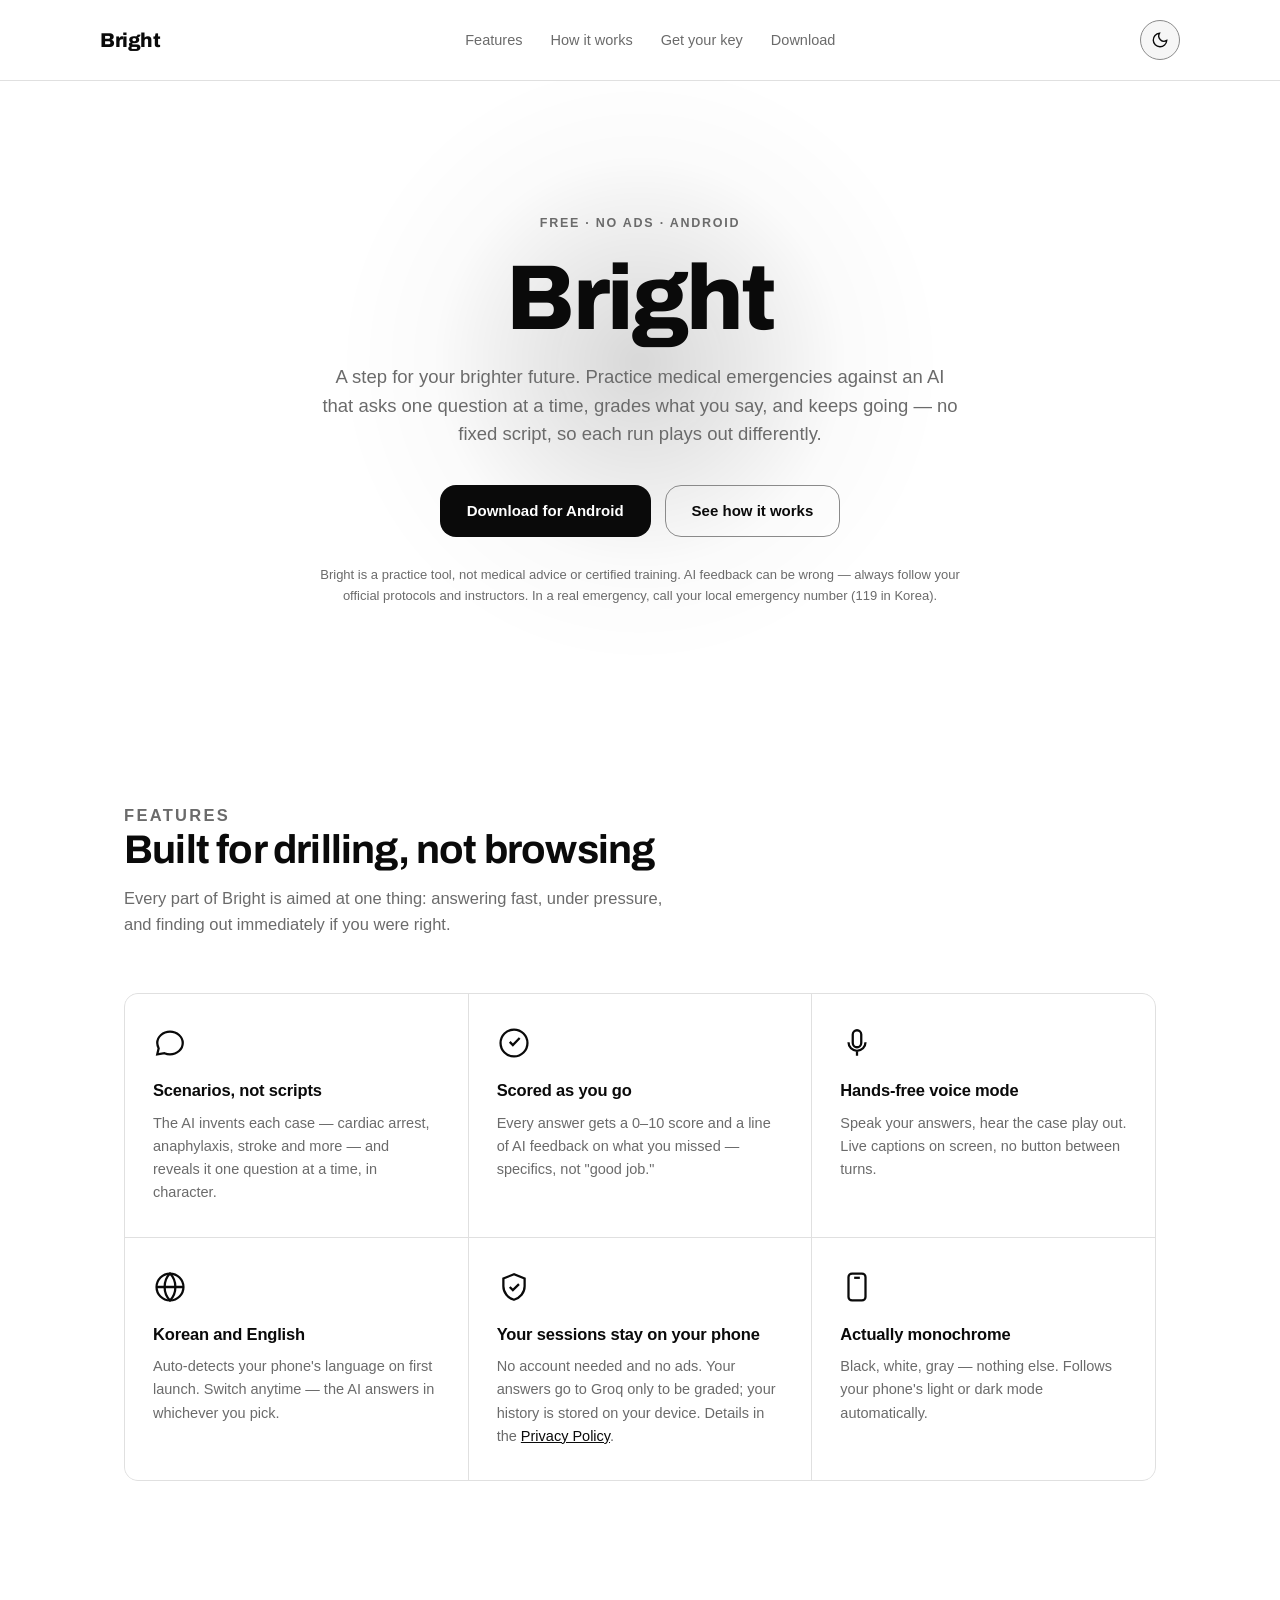
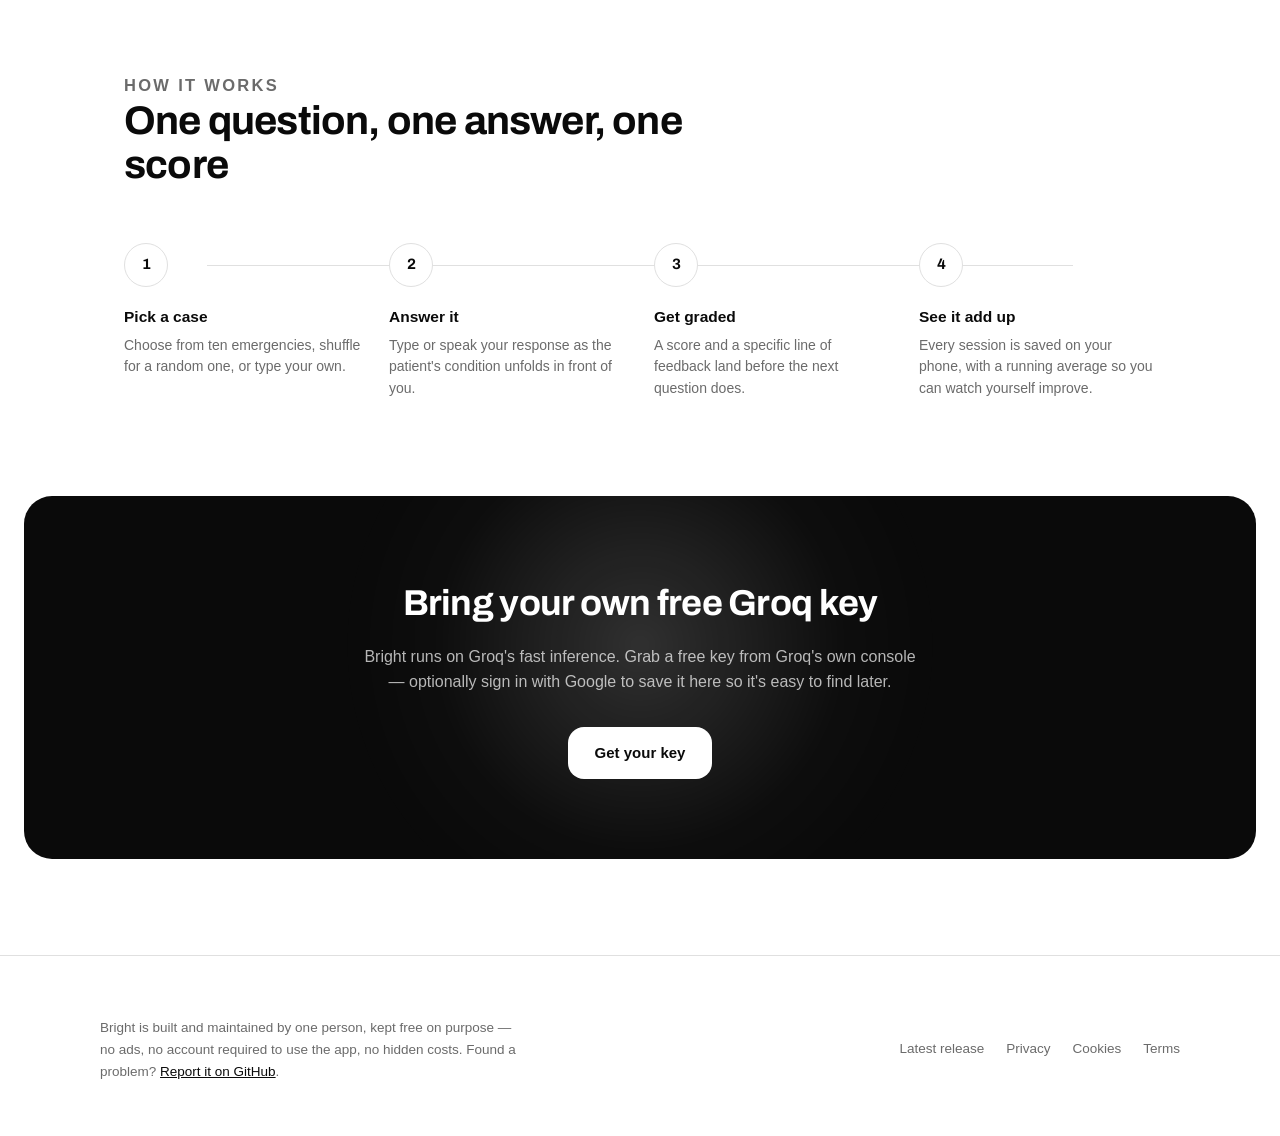
==== commit 63bad0c1: "Add privacy/terms pages, fix accessibility and unsupported claims Legal - New privacy.html: website " ====
--- a/index.html
+++ b/index.html
@@ -6,19 +6,20 @@
 <meta name="theme-color" content="#FFFFFF" media="(prefers-color-scheme: light)">
 <meta name="theme-color" content="#000000" media="(prefers-color-scheme: dark)">
 <title>Bright — AI emergency training, on your phone</title>
-<meta name="description" content="Bright drills you on medical emergencies with an AI that asks, grades, and adapts. Free, open source, built by one person.">
+<meta name="description" content="Bright drills you on medical emergencies with an AI that asks, grades, and adapts. Free, no ads, built by one person. For practice only — not medical advice.">
 <link rel="stylesheet" href="css/styles.css">
 </head>
 <body>
+<a class="skip-link" href="#main">Skip to content</a>
 
-<nav class="nav">
+<nav class="nav" aria-label="Main">
   <div class="nav-inner">
-    <a href="/" class="wordmark">Bright</a>
+    <a href="/" class="wordmark" aria-label="Bright home">Bright</a>
     <ul class="nav-links" id="nav-links">
       <li><a href="#features">Features</a></li>
       <li><a href="#how-it-works">How it works</a></li>
       <li><a href="get-started.html">Get your key</a></li>
-      <li><a href="https://github.com/tyngzfgsf/Bright" target="_blank" rel="noopener">GitHub</a></li>
+      <li><a href="https://github.com/tyngzfgsf/Bright-app/releases/latest" target="_blank" rel="noopener">Download<span class="sr-only"> (opens in a new tab)</span></a></li>
     </ul>
     <div class="nav-actions">
       <button class="theme-toggle" aria-label="Toggle theme"></button>
@@ -27,16 +28,19 @@
   </div>
 </nav>
 
+<main id="main">
+
 <header class="hero">
   <div class="orb" aria-hidden="true"></div>
   <div class="hero-inner">
-    <p class="hero-eyebrow">Free · Open source · Android</p>
+    <p class="hero-eyebrow">Free · No ads · Android</p>
     <h1>Bright</h1>
-    <p class="lede">A step for your brighter future. Practice medical emergencies against an AI that asks one question at a time, grades what you say, and keeps going — no script, no repeats.</p>
+    <p class="lede">A step for your brighter future. Practice medical emergencies against an AI that asks one question at a time, grades what you say, and keeps going — no fixed script, so each run plays out differently.</p>
     <div class="btn-row">
-      <a class="btn btn-primary" href="https://github.com/tyngzfgsf/Bright-app/releases/latest" target="_blank" rel="noopener">Download for Android</a>
-      <a class="btn btn-outline" href="https://github.com/tyngzfgsf/Bright" target="_blank" rel="noopener">View source on GitHub</a>
+      <a class="btn btn-primary" href="https://github.com/tyngzfgsf/Bright-app/releases/latest" target="_blank" rel="noopener">Download for Android<span class="sr-only"> (opens GitHub releases in a new tab)</span></a>
+      <a class="btn btn-outline" href="#how-it-works">See how it works</a>
     </div>
+    <p class="notice">Bright is a practice tool, not medical advice or certified training. AI feedback can be wrong — always follow your official protocols and instructors. In a real emergency, call your local emergency number (119 in Korea).</p>
   </div>
 </header>
 
@@ -50,32 +54,32 @@
 
     <div class="feature-grid">
       <div class="feature-card">
-        <svg class="icon" viewBox="0 0 24 24"><path d="M21 12c0 4.4-4 8-9 8-1.4 0-2.7-.3-3.9-.8L3 20l1-4.2C3.4 14.4 3 13.2 3 12c0-4.4 4-8 9-8s9 3.6 9 8Z"/></svg>
+        <svg class="icon" viewBox="0 0 24 24" aria-hidden="true" focusable="false"><path d="M21 12c0 4.4-4 8-9 8-1.4 0-2.7-.3-3.9-.8L3 20l1-4.2C3.4 14.4 3 13.2 3 12c0-4.4 4-8 9-8s9 3.6 9 8Z"/></svg>
         <h3>Scenarios, not scripts</h3>
         <p>The AI invents each case — cardiac arrest, anaphylaxis, stroke and more — and reveals it one question at a time, in character.</p>
       </div>
       <div class="feature-card">
-        <svg class="icon" viewBox="0 0 24 24"><path d="M9 11.2 11.2 13.5 16 8.5"/><circle cx="12" cy="12" r="9.5"/></svg>
+        <svg class="icon" viewBox="0 0 24 24" aria-hidden="true" focusable="false"><path d="M9 11.2 11.2 13.5 16 8.5"/><circle cx="12" cy="12" r="9.5"/></svg>
         <h3>Scored as you go</h3>
-        <p>Every answer gets a 0–10 score and a line of honest feedback — not "good job," specifics on what you missed.</p>
+        <p>Every answer gets a 0–10 score and a line of AI feedback on what you missed — specifics, not "good job."</p>
       </div>
       <div class="feature-card">
-        <svg class="icon" viewBox="0 0 24 24"><path d="M12 3a3 3 0 0 1 3 3v6a3 3 0 0 1-6 0V6a3 3 0 0 1 3-3Z"/><path d="M6 11.5a6 6 0 0 0 12 0"/><path d="M12 18v3"/></svg>
+        <svg class="icon" viewBox="0 0 24 24" aria-hidden="true" focusable="false"><path d="M12 3a3 3 0 0 1 3 3v6a3 3 0 0 1-6 0V6a3 3 0 0 1 3-3Z"/><path d="M6 11.5a6 6 0 0 0 12 0"/><path d="M12 18v3"/></svg>
         <h3>Hands-free voice mode</h3>
         <p>Speak your answers, hear the case play out. Live captions on screen, no button between turns.</p>
       </div>
       <div class="feature-card">
-        <svg class="icon" viewBox="0 0 24 24"><circle cx="12" cy="12" r="9.5"/><path d="M2.5 12h19M12 2.5c2.5 2.5 3.8 6 3.8 9.5s-1.3 7-3.8 9.5c-2.5-2.5-3.8-6-3.8-9.5S9.5 5 12 2.5Z"/></svg>
+        <svg class="icon" viewBox="0 0 24 24" aria-hidden="true" focusable="false"><circle cx="12" cy="12" r="9.5"/><path d="M2.5 12h19M12 2.5c2.5 2.5 3.8 6 3.8 9.5s-1.3 7-3.8 9.5c-2.5-2.5-3.8-6-3.8-9.5S9.5 5 12 2.5Z"/></svg>
         <h3>Korean and English</h3>
         <p>Auto-detects your phone's language on first launch. Switch anytime — the AI answers in whichever you pick.</p>
       </div>
       <div class="feature-card">
-        <svg class="icon" viewBox="0 0 24 24"><path d="M7 3v18M17 8v13"/><circle cx="7" cy="19.5" r="2.2"/><circle cx="17" cy="6.5" r="2.2"/><path d="M9 6.5h4.5A3.5 3.5 0 0 1 17 10"/></svg>
-        <h3>Fully open source</h3>
-        <p>Every line is on GitHub under a private-dev-turned-public build log. Fork it, read it, fix it.</p>
+        <svg class="icon" viewBox="0 0 24 24" aria-hidden="true" focusable="false"><path d="M12 3 4.5 6v5.5c0 4.6 3.2 8.3 7.5 9.5 4.3-1.2 7.5-4.9 7.5-9.5V6L12 3Z"/><path d="M9 12l2.2 2.2L15.5 10"/></svg>
+        <h3>Your sessions stay on your phone</h3>
+        <p>No account needed and no ads. Your answers go to Groq only to be graded; your history is stored on your device. Details in the <a href="privacy.html">Privacy Policy</a>.</p>
       </div>
       <div class="feature-card">
-        <svg class="icon" viewBox="0 0 24 24"><rect x="6" y="2.5" width="12" height="19" rx="2.5"/><path d="M10 5.5h4"/></svg>
+        <svg class="icon" viewBox="0 0 24 24" aria-hidden="true" focusable="false"><rect x="6" y="2.5" width="12" height="19" rx="2.5"/><path d="M10 5.5h4"/></svg>
         <h3>Actually monochrome</h3>
         <p>Black, white, gray — nothing else. Follows your phone's light or dark mode automatically.</p>
       </div>
@@ -108,7 +112,7 @@
       <div class="step">
         <div class="step-num">4</div>
         <h3>See it add up</h3>
-        <p>Every session is saved locally, with a running average so you can watch yourself improve.</p>
+        <p>Every session is saved on your phone, with a running average so you can watch yourself improve.</p>
       </div>
     </div>
   </div>
@@ -118,20 +122,23 @@
   <div class="orb" aria-hidden="true"></div>
   <div class="band-inner">
     <h2>Bring your own free Groq key</h2>
-    <p>Bright runs on Groq's fast inference — sign in with Google, grab a free key from Groq's own console, and save it to your account in under a minute.</p>
+    <p>Bright runs on Groq's fast inference. Grab a free key from Groq's own console — optionally sign in with Google to save it here so it's easy to find later.</p>
     <div class="btn-row" style="justify-content:center">
       <a class="btn btn-primary" href="get-started.html">Get your key</a>
     </div>
   </div>
 </div>
 
+</main>
+
 <footer>
   <div class="footer-inner">
-    <p class="footer-note">Bright is built and maintained by one person, kept as free as possible on purpose — no ads, no accounts required to use the app, no hidden costs. If something's broken, it's probably just me not having gotten to it yet.</p>
+    <p class="footer-note">Bright is built and maintained by one person, kept free on purpose — no ads, no account required to use the app, no hidden costs. Found a problem? <a href="https://github.com/tyngzfgsf/Bright-app/issues" target="_blank" rel="noopener">Report it on GitHub</a>.</p>
     <ul class="footer-links">
-      <li><a href="https://github.com/tyngzfgsf/Bright" target="_blank" rel="noopener">Source</a></li>
       <li><a href="https://github.com/tyngzfgsf/Bright-app/releases/latest" target="_blank" rel="noopener">Latest release</a></li>
-      <li><a href="get-started.html">Get your key</a></li>
+      <li><a href="privacy.html">Privacy</a></li>
+      <li><a href="privacy.html#cookies">Cookies</a></li>
+      <li><a href="terms.html">Terms</a></li>
     </ul>
   </div>
 </footer>
--- a/css/styles.css
+++ b/css/styles.css
@@ -5,7 +5,24 @@
    in either mode — depth comes from weight, spacing and the orb motif only.
    ========================================================================== */
 
-@import url('https://fonts.googleapis.com/css2?family=Archivo:wght@500;600;700;800&display=swap');
+/* Archivo is self-hosted (SIL OFL 1.1, see fonts/OFL.txt) so visitors' browsers
+   never contact Google just to render a heading. */
+@font-face {
+  font-family: 'Archivo';
+  font-style: normal;
+  font-weight: 500 800;
+  font-display: swap;
+  src: url('../fonts/archivo-latin.woff2') format('woff2');
+  unicode-range: U+0000-00FF, U+0131, U+0152-0153, U+02BB-02BC, U+02C6, U+02DA, U+02DC, U+0304, U+0308, U+0329, U+2000-206F, U+20AC, U+2122, U+2191, U+2193, U+2212, U+2215, U+FEFF, U+FFFD;
+}
+@font-face {
+  font-family: 'Archivo';
+  font-style: normal;
+  font-weight: 500 800;
+  font-display: swap;
+  src: url('../fonts/archivo-latin-ext.woff2') format('woff2');
+  unicode-range: U+0100-02BA, U+02BD-02C5, U+02C7-02CC, U+02CE-02D7, U+02DD-02FF, U+0304, U+0308, U+0329, U+1D00-1DBF, U+1E00-1E9F, U+1EF2-1EFF, U+2020, U+20A0-20AB, U+20AD-20C0, U+2113, U+2C60-2C7F, U+A720-A7FF;
+}
 
 :root {
   --bg: #FFFFFF;
@@ -14,6 +31,7 @@
   --text: #0A0A0A;
   --text-muted: #6B6B6B;
   --border: #E0E0E0;
+  --border-strong: #8A8A8A;
   --inverse-bg: #0A0A0A;
   --inverse-text: #FFFFFF;
 
@@ -33,6 +51,7 @@
   --text: #F5F5F5;
   --text-muted: #9A9A9A;
   --border: #2A2A2A;
+  --border-strong: #767676;
   --inverse-bg: #F5F5F5;
   --inverse-text: #0A0A0A;
   color-scheme: dark;
@@ -46,6 +65,7 @@
     --text: #F5F5F5;
     --text-muted: #9A9A9A;
     --border: #2A2A2A;
+  --border-strong: #767676;
     --inverse-bg: #F5F5F5;
     --inverse-text: #0A0A0A;
     color-scheme: dark;
@@ -80,6 +100,42 @@
 
 a { color: inherit; }
 
+/* Visible keyboard focus everywhere; mouse/touch clicks don't show it. */
+:focus-visible {
+  outline: 2px solid var(--text);
+  outline-offset: 3px;
+  border-radius: 6px;
+}
+.btn:focus-visible, .google-btn:focus-visible { border-radius: 16px; }
+.key-input:focus-visible { outline-offset: 2px; border-radius: 12px; }
+
+.skip-link {
+  position: absolute;
+  left: 16px;
+  top: -60px;
+  z-index: 100;
+  padding: 10px 16px;
+  border-radius: 10px;
+  background: var(--text);
+  color: var(--bg);
+  font-weight: 600;
+  text-decoration: none;
+  transition: top 0.2s var(--ease);
+}
+.skip-link:focus { top: 12px; }
+
+.sr-only {
+  position: absolute;
+  width: 1px;
+  height: 1px;
+  padding: 0;
+  margin: -1px;
+  overflow: hidden;
+  clip: rect(0, 0, 0, 0);
+  white-space: nowrap;
+  border: 0;
+}
+
 img, svg { display: block; max-width: 100%; }
 
 .wrap {
@@ -151,7 +207,7 @@
   width: 40px;
   height: 40px;
   border-radius: 50%;
-  border: 1px solid var(--border);
+  border: 1px solid var(--border-strong);
   background: var(--surface);
   color: var(--text);
   cursor: pointer;
@@ -183,7 +239,7 @@
   width: 40px;
   height: 40px;
   border-radius: 50%;
-  border: 1px solid var(--border);
+  border: 1px solid var(--border-strong);
   background: var(--surface);
   color: var(--text);
   cursor: pointer;
@@ -224,7 +280,7 @@
 .btn-outline {
   background: transparent;
   color: var(--text);
-  border-color: var(--border);
+  border-color: var(--border-strong);
 }
 
 .btn-row {
@@ -521,6 +577,84 @@
 .footer-links a { text-decoration: none; color: var(--text-muted); transition: color 0.2s var(--ease); }
 
 
+/* ---------- Disclaimer notice ---------- */
+
+.notice {
+  max-width: 640px;
+  margin: 28px auto 0;
+  font-size: 13px;
+  color: var(--text-muted);
+  line-height: 1.6;
+}
+
+.consent-note {
+  font-size: 13px;
+  color: var(--text-muted);
+  margin: 16px 0 0;
+  line-height: 1.6;
+}
+.consent-note a, .notice a, .security-note a, .footer-note a, .feature-card a { color: var(--text); }
+
+/* ---------- Legal pages ---------- */
+
+.legal {
+  max-width: 720px;
+  margin: 0 auto;
+  padding: 64px 24px 96px;
+}
+
+.legal h1 {
+  font-family: var(--font-display);
+  font-weight: 800;
+  font-size: clamp(32px, 5vw, 44px);
+  letter-spacing: -0.02em;
+  line-height: 1.1;
+  margin: 0 0 10px;
+}
+
+.legal .updated { color: var(--text-muted); font-size: 14px; margin: 0 0 40px; }
+
+.legal h2 {
+  font-family: var(--font-display);
+  font-weight: 700;
+  font-size: 21px;
+  letter-spacing: -0.01em;
+  margin: 44px 0 12px;
+  scroll-margin-top: 80px;
+}
+
+.legal h3 { font-size: 16px; margin: 24px 0 8px; }
+
+.legal p, .legal li { font-size: 15.5px; line-height: 1.7; }
+.legal ul { padding-left: 22px; }
+.legal li { margin-bottom: 6px; }
+
+.legal .callout {
+  background: var(--surface);
+  border: 1px solid var(--border);
+  border-radius: var(--radius);
+  padding: 18px 20px;
+  margin: 24px 0;
+}
+.legal .callout p { margin: 0; }
+
+.legal table {
+  width: 100%;
+  border-collapse: collapse;
+  font-size: 14.5px;
+  margin: 12px 0 8px;
+  table-layout: fixed;
+}
+.legal td code { overflow-wrap: anywhere; }
+.legal th, .legal td {
+  text-align: left;
+  vertical-align: top;
+  padding: 10px 12px;
+  border-bottom: 1px solid var(--border);
+}
+.legal th { font-weight: 700; }
+.legal td, .legal th { overflow-wrap: break-word; hyphens: auto; }
+
 /* ---------- Get-started page ---------- */
 
 .auth-card {
@@ -551,7 +685,7 @@
   width: 100%;
   height: 52px;
   border-radius: 16px;
-  border: 1px solid var(--border);
+  border: 1px solid var(--border-strong);
   background: var(--bg);
   color: var(--text);
   font-family: var(--font-body);
@@ -616,7 +750,7 @@
   margin-bottom: 14px;
 }
 
-.step-card h3 {
+.step-card h3, .step-card .step-card-title {
   font-size: 16px;
   font-weight: 700;
   margin: 0 0 8px;
@@ -633,7 +767,7 @@
   width: 100%;
   height: 50px;
   border-radius: 12px;
-  border: 1px solid var(--border);
+  border: 1px solid var(--border-strong);
   background: var(--bg);
   color: var(--text);
   padding: 0 16px;
@@ -671,6 +805,14 @@
   font-family: var(--font-body);
 }
 
+
+.danger-zone {
+  margin-top: 28px;
+  padding-top: 20px;
+  border-top: 1px solid var(--border);
+}
+.danger-zone h3 { font-size: 15px; font-weight: 700; margin: 0 0 6px; }
+.danger-zone p { font-size: 13.5px; color: var(--text-muted); margin: 0 0 14px; line-height: 1.6; }
 
 .status-line {
   font-size: 13.5px;
@@ -829,6 +971,10 @@
   .footer-inner { flex-direction: column; align-items: flex-start; gap: 8px; }
   .footer-links { flex-wrap: wrap; gap: 12px 22px; }
 
+  .legal { padding: 40px 20px 64px; }
+  .legal table { font-size: 13.5px; }
+  .legal th, .legal td { padding: 8px 6px; }
+
   /* Get-started page */
   .auth-card { margin: 40px auto 56px; padding: 32px 22px; }
   .auth-card h1 { font-size: 23px; }
